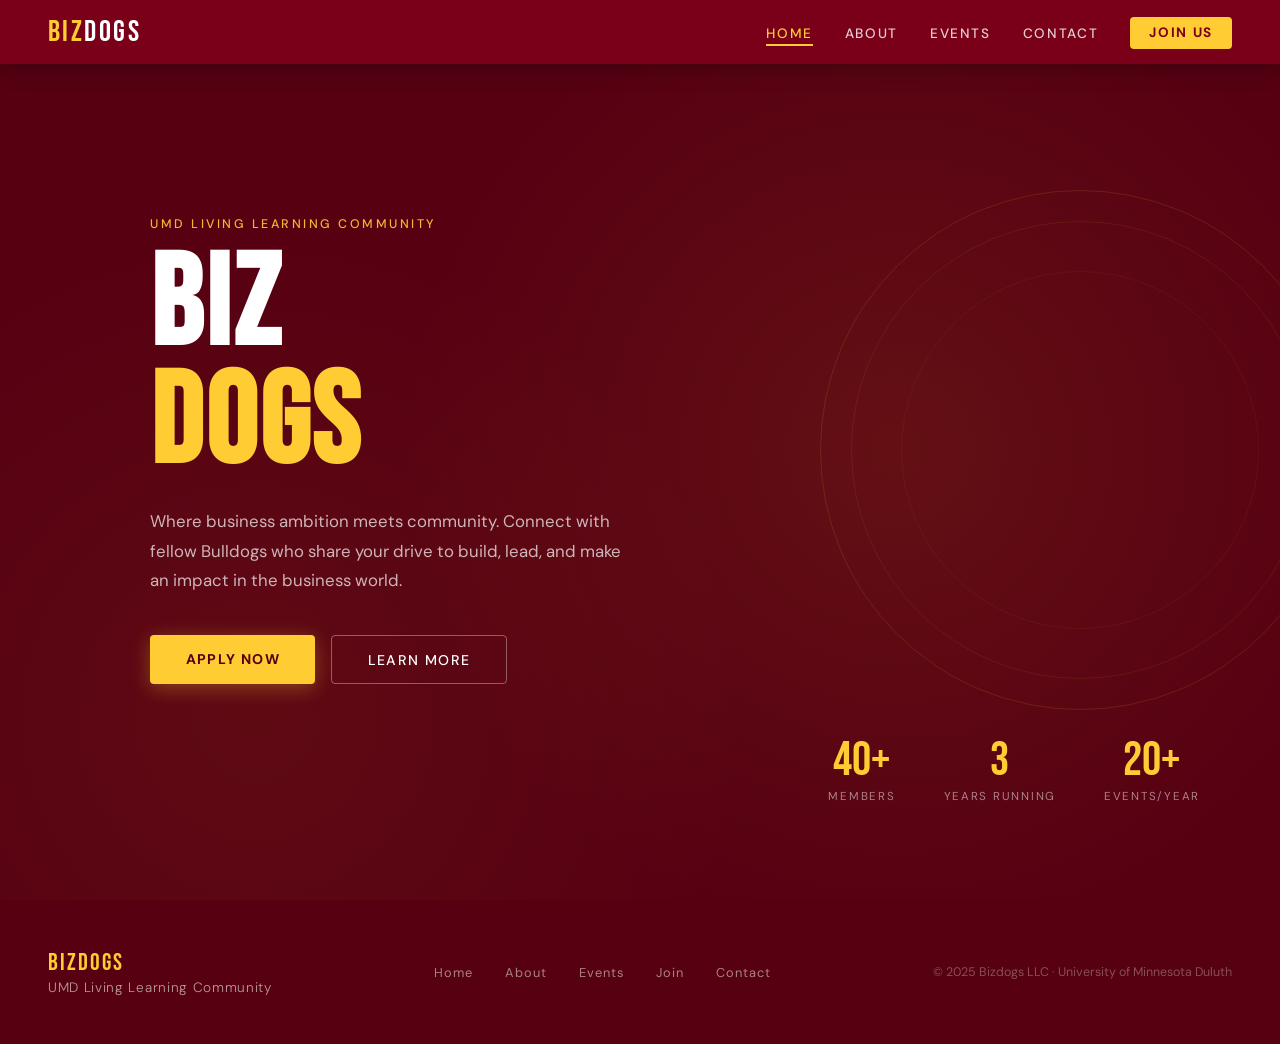
==== index.html @ 22360d19 "Add files via upload" ====
<!DOCTYPE html>
<html lang="en">
<head>
  <meta charset="UTF-8">
  <meta name="viewport" content="width=device-width, initial-scale=1.0">
  <title>Bizdogs LLC — Home</title>
  <link rel="stylesheet" href="styles.css">
</head>
<body>

<nav>
  <a href="index.html" class="nav-logo">Biz<span>dogs</span></a>
  <ul class="nav-links">
    <li><a href="index.html" class="active">Home</a></li>
    <li><a href="about.html">About</a></li>
    <li><a href="events.html">Events</a></li>
    <li><a href="contact.html">Contact</a></li>
    <li><a href="join.html" class="nav-cta">Join Us</a></li>
  </ul>
</nav>

<section id="home">
  <div class="hero-bg-pattern"></div>
  <div class="hero-geo"></div>
  <div class="hero-content">
    <p class="hero-eyebrow">UMD Living Learning Community</p>
    <h1 class="hero-title">BIZ<br><span class="accent">DOGS</span></h1>
    <p class="hero-subtitle">Where business ambition meets community. Connect with fellow Bulldogs who share your drive to build, lead, and make an impact in the business world.</p>
    <div class="hero-buttons">
      <a href="join.html" class="btn-primary">Apply Now</a>
      <a href="about.html" class="btn-outline">Learn More</a>
    </div>
  </div>
  <div class="hero-stats">
    <div class="stat">
      <div class="stat-number">40+</div>
      <div class="stat-label">Members</div>
    </div>
    <div class="stat">
      <div class="stat-number">3</div>
      <div class="stat-label">Years Running</div>
    </div>
    <div class="stat">
      <div class="stat-number">20+</div>
      <div class="stat-label">Events/Year</div>
    </div>
  </div>
</section>

<footer>
  <a href="index.html" class="footer-logo">Bizdogs<span>UMD Living Learning Community</span></a>
  <div class="footer-links">
    <a href="index.html">Home</a>
    <a href="about.html">About</a>
    <a href="events.html">Events</a>
    <a href="join.html">Join</a>
    <a href="contact.html">Contact</a>
  </div>
  <p class="footer-copy">© 2025 Bizdogs LLC · University of Minnesota Duluth</p>
</footer>

<script>
  const reveals = document.querySelectorAll('.reveal');
  const observer = new IntersectionObserver((entries) => {
    entries.forEach(entry => { if (entry.isIntersecting) entry.target.classList.add('visible'); });
  }, { threshold: 0.12 });
  reveals.forEach(el => observer.observe(el));
</script>
</body>
</html>
---- styles.css ----
/* ── BIZDOGS LLC — SHARED STYLESHEET ── */
@import url('https://fonts.googleapis.com/css2?family=Bebas+Neue&family=Playfair+Display:wght@400;700;900&family=DM+Sans:wght@300;400;500&display=swap');

/* ── CSS VARIABLES ── */
:root {
  --maroon: #7A0019;
  --maroon-dark: #560012;
  --maroon-light: #9C1A2E;
  --gold: #FFCC33;
  --gold-dark: #E6B800;
  --gold-muted: #F5D96B;
  --cream: #FDF8EE;
  --white: #FFFFFF;
  --text-dark: #1A0A0A;
  --text-mid: #4A2020;
  --text-light: #8A6A6A;
  --shadow: rgba(122,0,25,0.15);
}

/* ── RESET ── */
* { margin: 0; padding: 0; box-sizing: border-box; }
html { scroll-behavior: smooth; }
body {
  font-family: 'DM Sans', sans-serif;
  background: var(--cream);
  color: var(--text-dark);
  overflow-x: hidden;
}

/* ── NAV ── */
nav {
  position: fixed;
  top: 0; left: 0; right: 0;
  z-index: 1000;
  background: var(--maroon);
  display: flex;
  align-items: center;
  justify-content: space-between;
  padding: 0 3rem;
  height: 64px;
  box-shadow: 0 2px 24px rgba(0,0,0,0.3);
}

.nav-logo {
  font-family: 'Bebas Neue', sans-serif;
  font-size: 1.9rem;
  color: var(--gold);
  letter-spacing: 0.08em;
  cursor: pointer;
  text-decoration: none;
}
.nav-logo span { color: var(--white); }

nav ul {
  display: flex;
  gap: 2rem;
  list-style: none;
}

nav ul li a {
  font-family: 'DM Sans', sans-serif;
  font-weight: 500;
  font-size: 0.85rem;
  letter-spacing: 0.12em;
  text-transform: uppercase;
  color: rgba(255,255,255,0.8);
  text-decoration: none;
  transition: color 0.2s;
  position: relative;
}
nav ul li a::after {
  content: '';
  position: absolute;
  bottom: -4px; left: 0;
  width: 0; height: 2px;
  background: var(--gold);
  transition: width 0.3s ease;
}
nav ul li a:hover { color: var(--gold); }
nav ul li a:hover::after { width: 100%; }
nav ul li a.active { color: var(--gold); }
nav ul li a.active::after { width: 100%; }

.nav-cta {
  background: var(--gold);
  color: var(--maroon) !important;
  padding: 0.45rem 1.2rem;
  border-radius: 4px;
  font-weight: 700 !important;
  transition: background 0.2s, transform 0.2s !important;
}
.nav-cta:hover { background: var(--gold-dark) !important; transform: translateY(-1px); }
.nav-cta::after { display: none !important; }
.nav-cta.active { background: var(--gold-dark) !important; }

/* ── SHARED SECTION STYLES ── */
section { min-height: 100vh; }

.section-inner {
  max-width: 1100px;
  margin: 0 auto;
  padding: 7rem 3rem;
}

.section-label {
  font-size: 0.72rem;
  font-weight: 500;
  letter-spacing: 0.22em;
  text-transform: uppercase;
  color: var(--maroon);
  margin-bottom: 0.75rem;
}

.section-title {
  font-family: 'Playfair Display', serif;
  font-size: clamp(2.2rem, 4vw, 3.2rem);
  font-weight: 900;
  color: var(--maroon-dark);
  line-height: 1.1;
  margin-bottom: 1.5rem;
}

.gold-line {
  width: 56px;
  height: 4px;
  background: var(--gold);
  margin-bottom: 2rem;
  border-radius: 2px;
}

.divider {
  width: 100%;
  height: 3px;
  background: linear-gradient(to right, var(--maroon), var(--gold), var(--maroon));
  opacity: 0.4;
}

/* ── BUTTONS ── */
.btn-primary {
  display: inline-block;
  background: var(--gold);
  color: var(--maroon-dark);
  font-weight: 700;
  font-size: 0.88rem;
  letter-spacing: 0.1em;
  text-transform: uppercase;
  padding: 0.9rem 2.2rem;
  border-radius: 4px;
  text-decoration: none;
  transition: all 0.25s;
  box-shadow: 0 4px 20px rgba(255,204,51,0.3);
}
.btn-primary:hover { background: var(--gold-dark); transform: translateY(-2px); box-shadow: 0 8px 28px rgba(255,204,51,0.4); }

.btn-outline {
  display: inline-block;
  background: transparent;
  color: var(--white);
  font-weight: 500;
  font-size: 0.88rem;
  letter-spacing: 0.1em;
  text-transform: uppercase;
  padding: 0.9rem 2.2rem;
  border-radius: 4px;
  border: 1px solid rgba(255,255,255,0.35);
  text-decoration: none;
  transition: all 0.25s;
}
.btn-outline:hover { border-color: var(--gold); color: var(--gold); }

/* ── FOOTER ── */
footer {
  background: var(--maroon-dark);
  padding: 3rem;
  display: flex;
  align-items: center;
  justify-content: space-between;
  flex-wrap: wrap;
  gap: 1rem;
}
.footer-logo {
  font-family: 'Bebas Neue', sans-serif;
  font-size: 1.5rem;
  color: var(--gold);
  letter-spacing: 0.08em;
  text-decoration: none;
}
.footer-logo span {
  color: rgba(255,255,255,0.6);
  font-size: 0.85rem;
  font-family: 'DM Sans', sans-serif;
  font-weight: 300;
  letter-spacing: 0.05em;
  display: block;
  margin-top: 2px;
}
.footer-links { display: flex; gap: 2rem; }
.footer-links a {
  font-size: 0.8rem;
  color: rgba(255,255,255,0.5);
  text-decoration: none;
  letter-spacing: 0.08em;
  transition: color 0.2s;
}
.footer-links a:hover { color: var(--gold); }
.footer-copy { font-size: 0.78rem; color: rgba(255,255,255,0.3); }

/* ── SCROLL REVEAL ── */
.reveal {
  opacity: 0;
  transform: translateY(24px);
  transition: opacity 0.7s ease, transform 0.7s ease;
}
.reveal.visible { opacity: 1; transform: translateY(0); }

/* ── HOME / HERO ── */
#home {
  position: relative;
  min-height: 100vh;
  background: var(--maroon-dark);
  display: flex;
  align-items: center;
  overflow: hidden;
}
.hero-bg-pattern {
  position: absolute;
  inset: 0;
  background-image:
    radial-gradient(circle at 70% 50%, rgba(255,204,51,0.08) 0%, transparent 50%),
    radial-gradient(circle at 20% 80%, rgba(255,204,51,0.05) 0%, transparent 40%);
}
.hero-geo {
  position: absolute;
  right: -60px;
  top: 50%;
  transform: translateY(-50%);
  width: 520px;
  height: 520px;
  border: 1px solid rgba(255,204,51,0.12);
  border-radius: 50%;
  animation: rotate-slow 30s linear infinite;
}
.hero-geo::before {
  content: '';
  position: absolute;
  inset: 30px;
  border: 1px solid rgba(255,204,51,0.08);
  border-radius: 50%;
}
.hero-geo::after {
  content: '';
  position: absolute;
  inset: 80px;
  border: 1px solid rgba(255,204,51,0.05);
  border-radius: 50%;
}
@keyframes rotate-slow { to { transform: translateY(-50%) rotate(360deg); } }

.hero-content {
  position: relative;
  z-index: 2;
  padding: 0 3rem;
  max-width: 700px;
  margin-left: 8vw;
  animation: fade-up 0.9s ease both;
}
@keyframes fade-up {
  from { opacity: 0; transform: translateY(30px); }
  to   { opacity: 1; transform: translateY(0); }
}
.hero-eyebrow {
  font-family: 'DM Sans', sans-serif;
  font-size: 0.78rem;
  font-weight: 500;
  letter-spacing: 0.2em;
  text-transform: uppercase;
  color: var(--gold);
  margin-bottom: 1rem;
  opacity: 0.9;
}
.hero-title {
  font-family: 'Bebas Neue', sans-serif;
  font-size: clamp(5rem, 10vw, 9rem);
  line-height: 0.92;
  color: var(--white);
  letter-spacing: 0.02em;
  margin-bottom: 1.5rem;
}
.hero-title .accent { color: var(--gold); }
.hero-subtitle {
  font-size: 1.05rem;
  line-height: 1.75;
  color: rgba(255,255,255,0.7);
  max-width: 480px;
  margin-bottom: 2.5rem;
}
.hero-buttons { display: flex; gap: 1rem; flex-wrap: wrap; }
.hero-stats {
  position: absolute;
  right: 5rem;
  bottom: 6rem;
  display: flex;
  gap: 3rem;
  animation: fade-up 0.9s 0.3s ease both;
}
.stat { text-align: center; }
.stat-number {
  font-family: 'Bebas Neue', sans-serif;
  font-size: 3rem;
  color: var(--gold);
  line-height: 1;
}
.stat-label {
  font-size: 0.72rem;
  letter-spacing: 0.15em;
  text-transform: uppercase;
  color: rgba(255,255,255,0.5);
  margin-top: 0.25rem;
}

/* ── ABOUT ── */
#about { background: var(--white); min-height: auto; }
.about-grid {
  display: grid;
  grid-template-columns: 1fr 1fr;
  gap: 5rem;
  align-items: center;
}
.about-text p {
  font-size: 1rem;
  line-height: 1.8;
  color: var(--text-mid);
  margin-bottom: 1.2rem;
}
.about-values {
  display: grid;
  grid-template-columns: 1fr 1fr;
  gap: 1.5rem;
  margin-top: 2rem;
}
.value-card {
  background: var(--cream);
  border-left: 3px solid var(--gold);
  padding: 1.2rem 1.4rem;
  border-radius: 0 6px 6px 0;
}
.value-card h4 {
  font-family: 'Playfair Display', serif;
  font-size: 1rem;
  font-weight: 700;
  color: var(--maroon);
  margin-bottom: 0.3rem;
}
.value-card p {
  font-size: 0.85rem;
  color: var(--text-light);
  line-height: 1.5;
  margin: 0 !important;
}
.about-visual { position: relative; }
.about-card-stack { position: relative; height: 420px; }
.about-card {
  position: absolute;
  border-radius: 12px;
  display: flex;
  align-items: center;
  justify-content: center;
  flex-direction: column;
  font-family: 'Bebas Neue', sans-serif;
}
.about-card-main {
  width: 320px;
  height: 320px;
  background: var(--maroon);
  top: 40px; left: 40px;
  z-index: 2;
  box-shadow: 0 20px 60px rgba(122,0,25,0.25);
  color: var(--white);
  gap: 0.5rem;
}
.about-card-main .big-text { font-size: 5rem; color: var(--gold); line-height: 1; }
.about-card-main .small-text {
  font-size: 1.1rem;
  letter-spacing: 0.15em;
  opacity: 0.7;
  text-align: center;
  padding: 0 1.5rem;
}
.about-card-accent {
  width: 200px;
  height: 200px;
  background: var(--gold);
  bottom: 20px; right: 0;
  z-index: 1;
  box-shadow: 0 12px 40px rgba(255,204,51,0.3);
  color: var(--maroon-dark);
  font-size: 1rem;
  letter-spacing: 0.1em;
  text-align: center;
  padding: 1rem;
}

/* ── EVENTS ── */
#events { background: var(--cream); min-height: auto; }
.events-grid {
  display: grid;
  grid-template-columns: repeat(3, 1fr);
  gap: 1.5rem;
  margin-top: 3rem;
}
.event-card {
  background: var(--white);
  border-radius: 10px;
  overflow: hidden;
  box-shadow: 0 4px 20px var(--shadow);
  transition: transform 0.3s, box-shadow 0.3s;
}
.event-card:hover { transform: translateY(-6px); box-shadow: 0 16px 40px var(--shadow); }
.event-header {
  background: var(--maroon);
  padding: 1.4rem 1.5rem;
  display: flex;
  align-items: center;
  justify-content: space-between;
}
.event-date-block {
  text-align: center;
  background: var(--gold);
  padding: 0.5rem 0.8rem;
  border-radius: 6px;
  min-width: 52px;
}
.event-day { font-family: 'Bebas Neue', sans-serif; font-size: 1.8rem; color: var(--maroon-dark); line-height: 1; }
.event-month { font-size: 0.65rem; font-weight: 700; letter-spacing: 0.12em; text-transform: uppercase; color: var(--maroon-dark); }
.event-type-badge {
  font-size: 0.65rem;
  font-weight: 700;
  letter-spacing: 0.15em;
  text-transform: uppercase;
  color: rgba(255,255,255,0.6);
  border: 1px solid rgba(255,255,255,0.25);
  padding: 0.25rem 0.7rem;
  border-radius: 20px;
}
.event-body { padding: 1.5rem; }
.event-body h3 {
  font-family: 'Playfair Display', serif;
  font-size: 1.15rem;
  font-weight: 700;
  color: var(--maroon-dark);
  margin-bottom: 0.5rem;
}
.event-body p { font-size: 0.88rem; line-height: 1.65; color: var(--text-light); margin-bottom: 1rem; }
.event-meta { display: flex; gap: 1rem; font-size: 0.78rem; color: var(--maroon); font-weight: 500; }

/* ── JOIN ── */
#join {
  background: var(--maroon-dark);
  min-height: auto;
  position: relative;
  overflow: hidden;
}
#join::before {
  content: '';
  position: absolute;
  top: -200px; right: -200px;
  width: 600px; height: 600px;
  background: radial-gradient(circle, rgba(255,204,51,0.06) 0%, transparent 70%);
  border-radius: 50%;
}
#join .section-label { color: var(--gold-muted); }
#join .section-title { color: var(--white); }
#join .gold-line { background: var(--gold); }

.join-grid { display: grid; grid-template-columns: 1fr 1fr; gap: 5rem; align-items: start; }
.join-text p { font-size: 1rem; line-height: 1.8; color: rgba(255,255,255,0.7); margin-bottom: 1.2rem; }
.requirements-list { list-style: none; margin: 1.5rem 0 2rem; }
.requirements-list li {
  display: flex;
  align-items: flex-start;
  gap: 0.9rem;
  padding: 0.8rem 0;
  border-bottom: 1px solid rgba(255,255,255,0.08);
  font-size: 0.95rem;
  color: rgba(255,255,255,0.75);
}
.req-icon {
  width: 22px; height: 22px;
  background: var(--gold);
  border-radius: 50%;
  flex-shrink: 0;
  display: flex;
  align-items: center;
  justify-content: center;
  font-size: 0.65rem;
  color: var(--maroon-dark);
  font-weight: 700;
  margin-top: 1px;
}
.join-form-card {
  background: rgba(255,255,255,0.05);
  border: 1px solid rgba(255,204,51,0.15);
  border-radius: 12px;
  padding: 2.5rem;
  backdrop-filter: blur(10px);
}
.join-form-card h3 {
  font-family: 'Playfair Display', serif;
  font-size: 1.5rem;
  font-weight: 700;
  color: var(--white);
  margin-bottom: 0.4rem;
}
.join-form-card .sub { font-size: 0.85rem; color: rgba(255,255,255,0.5); margin-bottom: 2rem; }
.form-group { margin-bottom: 1.2rem; }
.form-group label {
  display: block;
  font-size: 0.78rem;
  font-weight: 500;
  letter-spacing: 0.1em;
  text-transform: uppercase;
  color: rgba(255,255,255,0.6);
  margin-bottom: 0.5rem;
}
.form-group input,
.form-group select,
.form-group textarea {
  width: 100%;
  background: rgba(255,255,255,0.08);
  border: 1px solid rgba(255,255,255,0.15);
  border-radius: 6px;
  padding: 0.75rem 1rem;
  font-family: 'DM Sans', sans-serif;
  font-size: 0.9rem;
  color: var(--white);
  outline: none;
  transition: border-color 0.2s;
}
.form-group input::placeholder,
.form-group textarea::placeholder { color: rgba(255,255,255,0.3); }
.form-group input:focus,
.form-group select:focus,
.form-group textarea:focus { border-color: var(--gold); }
.form-group select { cursor: pointer; }
.form-group select option { background: var(--maroon-dark); color: var(--white); }
.form-group textarea { resize: vertical; min-height: 90px; }
.form-row { display: grid; grid-template-columns: 1fr 1fr; gap: 1rem; }
.btn-submit {
  width: 100%;
  background: var(--gold);
  color: var(--maroon-dark);
  font-family: 'DM Sans', sans-serif;
  font-weight: 700;
  font-size: 0.9rem;
  letter-spacing: 0.1em;
  text-transform: uppercase;
  padding: 1rem;
  border: none;
  border-radius: 6px;
  cursor: pointer;
  margin-top: 0.5rem;
  transition: all 0.25s;
}
.btn-submit:hover { background: var(--gold-dark); transform: translateY(-1px); }

/* ── CONTACT ── */
#contact { background: var(--white); min-height: auto; }
.contact-grid { display: grid; grid-template-columns: 1fr 1.5fr; gap: 5rem; align-items: start; }
.contact-info { display: flex; flex-direction: column; gap: 1.5rem; margin-top: 1rem; }
.contact-item { display: flex; align-items: flex-start; gap: 1rem; }
.contact-icon {
  width: 44px; height: 44px;
  background: var(--maroon);
  border-radius: 8px;
  display: flex;
  align-items: center;
  justify-content: center;
  flex-shrink: 0;
}
.contact-icon svg { fill: var(--gold); }
.contact-detail h4 {
  font-size: 0.8rem;
  font-weight: 700;
  letter-spacing: 0.12em;
  text-transform: uppercase;
  color: var(--text-light);
  margin-bottom: 0.2rem;
}
.contact-detail p, .contact-detail a {
  font-size: 0.95rem;
  color: var(--text-dark);
  text-decoration: none;
  font-weight: 500;
  transition: color 0.2s;
}
.contact-detail a:hover { color: var(--maroon); }
.contact-form { display: flex; flex-direction: column; gap: 1.2rem; }
.contact-form .cf-label {
  font-size: 0.78rem;
  font-weight: 500;
  letter-spacing: 0.1em;
  text-transform: uppercase;
  color: var(--text-light);
  display: block;
  margin-bottom: 0.5rem;
}
.contact-form input,
.contact-form select,
.contact-form textarea {
  width: 100%;
  background: var(--cream);
  border: 1px solid #E8DFD8;
  border-radius: 6px;
  padding: 0.75rem 1rem;
  font-family: 'DM Sans', sans-serif;
  font-size: 0.9rem;
  color: var(--text-dark);
  outline: none;
  transition: border-color 0.2s;
}
.contact-form input:focus,
.contact-form select:focus,
.contact-form textarea:focus { border-color: var(--maroon); }
.contact-form textarea { resize: vertical; min-height: 120px; }
.btn-submit-dark {
  background: var(--maroon);
  color: var(--white);
  font-family: 'DM Sans', sans-serif;
  font-weight: 700;
  font-size: 0.88rem;
  letter-spacing: 0.1em;
  text-transform: uppercase;
  padding: 1rem 2rem;
  border: none;
  border-radius: 6px;
  cursor: pointer;
  align-self: flex-start;
  transition: all 0.25s;
}
.btn-submit-dark:hover { background: var(--maroon-light); transform: translateY(-1px); }

/* ── MOBILE ── */
@media (max-width: 768px) {
  nav { padding: 0 1.2rem; }
  .nav-links { display: none; }
  .section-inner { padding: 4rem 1.5rem; }
  .about-grid, .join-grid, .contact-grid { grid-template-columns: 1fr; gap: 2.5rem; }
  .events-grid { grid-template-columns: 1fr; }
  .hero-stats { display: none; }
  .hero-content { margin-left: 0; padding: 0 1.5rem; }
  .about-card-stack { height: 280px; }
  .about-card-main { width: 220px; height: 220px; top: 20px; left: 20px; }
  .about-card-accent { width: 150px; height: 150px; }
  .form-row { grid-template-columns: 1fr; }
}
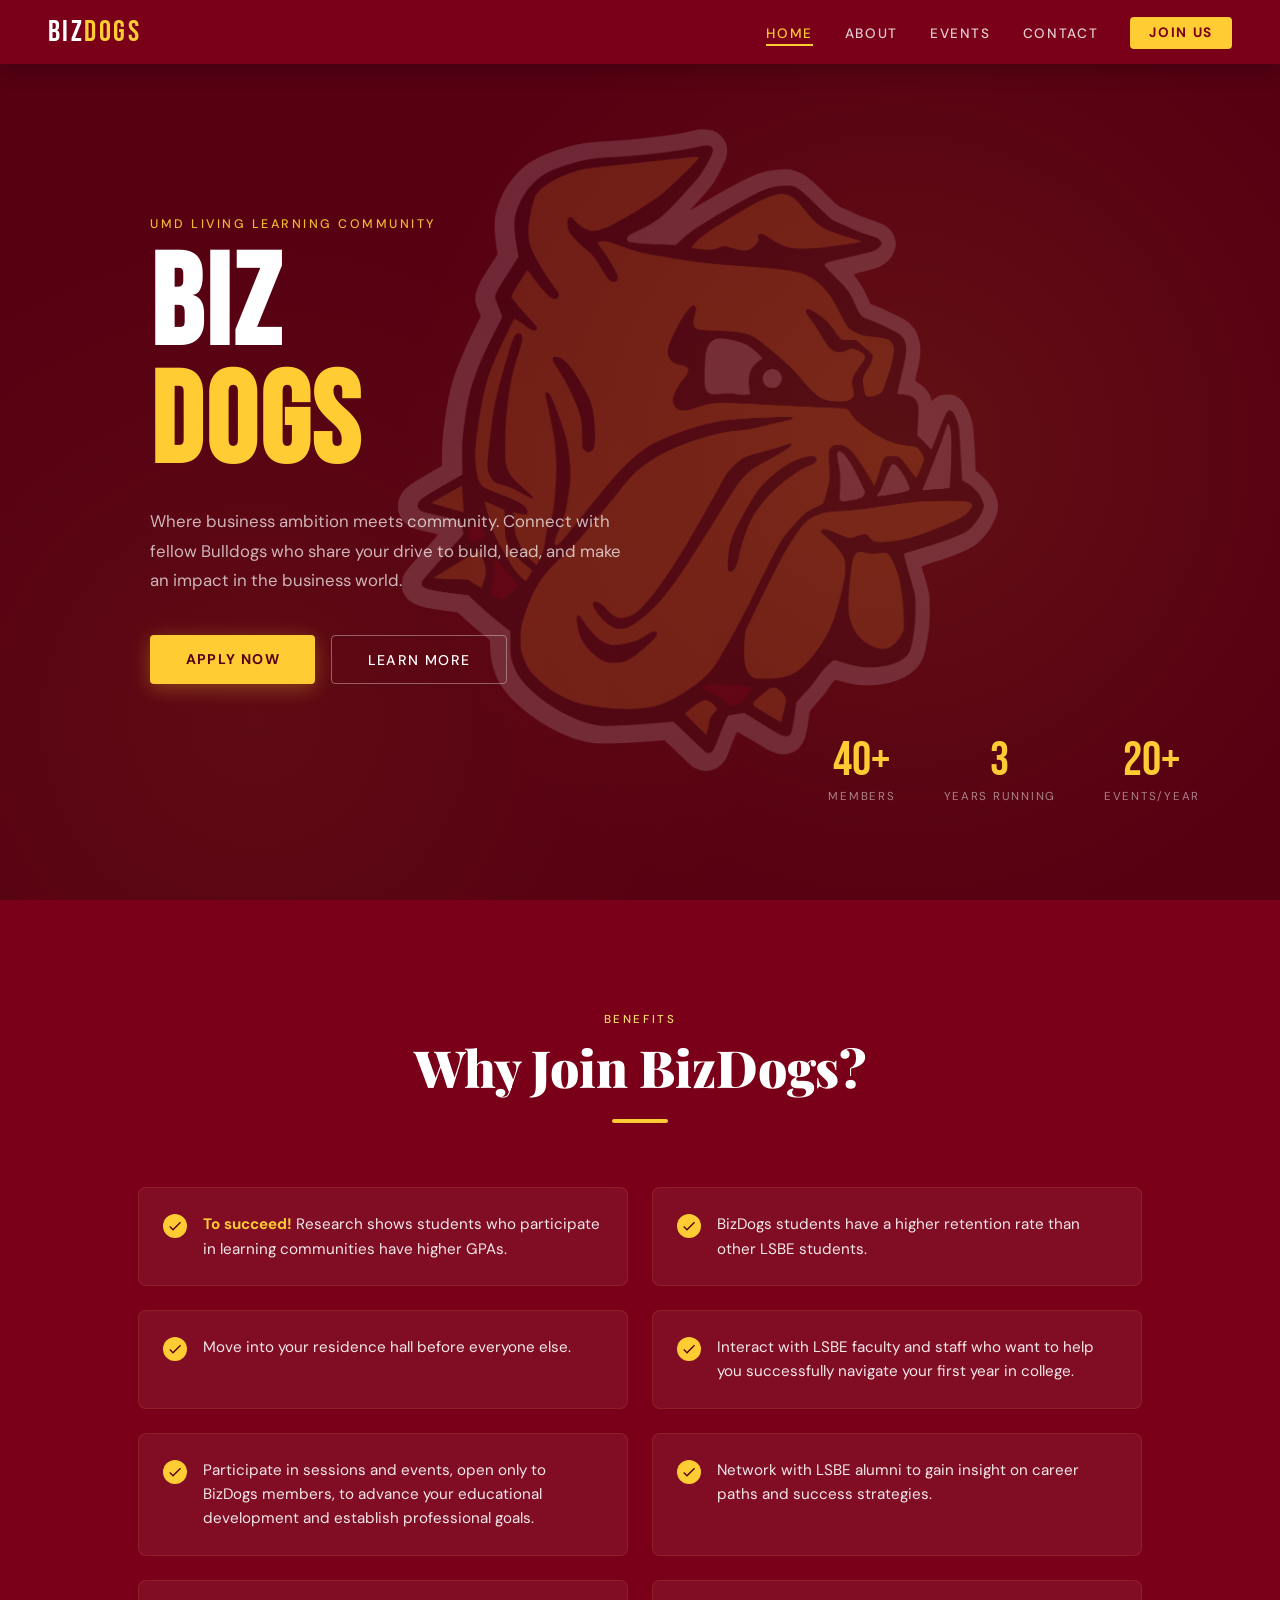
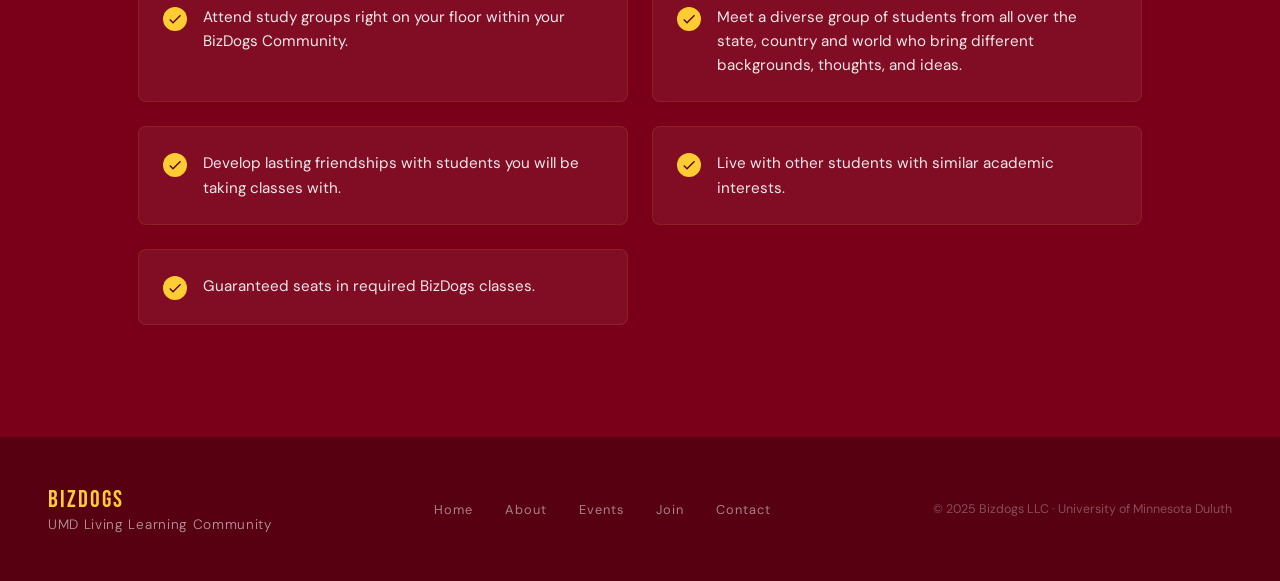
==== commit 2a58258b: "Add files via upload" ====
--- a/index.html
+++ b/index.html
@@ -21,7 +21,7 @@
 
 <section id="home">
   <div class="hero-bg-pattern"></div>
-  <div class="hero-geo"></div>
+  <img src="IMG/Minnesota_Duluth_Bulldogs_logo.svg.png" class="hero-logo" alt="UMD Bulldogs Logo">
   <div class="hero-content">
     <p class="hero-eyebrow">UMD Living Learning Community</p>
     <h1 class="hero-title">BIZ<br><span class="accent">DOGS</span></h1>
@@ -47,6 +47,63 @@
   </div>
 </section>
 
+<section id="why-join">
+  <div class="section-inner">
+    <div style="text-align: center; margin-bottom: 4rem;" class="reveal">
+      <p class="section-label" style="color: var(--gold-muted);">Benefits</p>
+      <h2 class="section-title" style="color: var(--white);">Why Join BizDogs?</h2>
+      <div class="gold-line" style="margin: 0 auto;"></div>
+    </div>
+
+    <ul class="why-list reveal">
+      <li>
+        <div class="why-icon"><svg width="16" height="16" viewBox="0 0 24 24" fill="var(--maroon-dark)"><path d="M9 16.17L4.83 12l-1.42 1.41L9 19 21 7l-1.41-1.41L9 16.17z"/></svg></div>
+        <p><strong>To succeed!</strong> Research shows students who participate in learning communities have higher GPAs.</p>
+      </li>
+      <li>
+        <div class="why-icon"><svg width="16" height="16" viewBox="0 0 24 24" fill="var(--maroon-dark)"><path d="M9 16.17L4.83 12l-1.42 1.41L9 19 21 7l-1.41-1.41L9 16.17z"/></svg></div>
+        <p>BizDogs students have a higher retention rate than other LSBE students.</p>
+      </li>
+      <li>
+        <div class="why-icon"><svg width="16" height="16" viewBox="0 0 24 24" fill="var(--maroon-dark)"><path d="M9 16.17L4.83 12l-1.42 1.41L9 19 21 7l-1.41-1.41L9 16.17z"/></svg></div>
+        <p>Move into your residence hall before everyone else.</p>
+      </li>
+      <li>
+        <div class="why-icon"><svg width="16" height="16" viewBox="0 0 24 24" fill="var(--maroon-dark)"><path d="M9 16.17L4.83 12l-1.42 1.41L9 19 21 7l-1.41-1.41L9 16.17z"/></svg></div>
+        <p>Interact with LSBE faculty and staff who want to help you successfully navigate your first year in college.</p>
+      </li>
+      <li>
+        <div class="why-icon"><svg width="16" height="16" viewBox="0 0 24 24" fill="var(--maroon-dark)"><path d="M9 16.17L4.83 12l-1.42 1.41L9 19 21 7l-1.41-1.41L9 16.17z"/></svg></div>
+        <p>Participate in sessions and events, open only to BizDogs members, to advance your educational development and establish professional goals.</p>
+      </li>
+      <li>
+        <div class="why-icon"><svg width="16" height="16" viewBox="0 0 24 24" fill="var(--maroon-dark)"><path d="M9 16.17L4.83 12l-1.42 1.41L9 19 21 7l-1.41-1.41L9 16.17z"/></svg></div>
+        <p>Network with LSBE alumni to gain insight on career paths and success strategies.</p>
+      </li>
+      <li>
+        <div class="why-icon"><svg width="16" height="16" viewBox="0 0 24 24" fill="var(--maroon-dark)"><path d="M9 16.17L4.83 12l-1.42 1.41L9 19 21 7l-1.41-1.41L9 16.17z"/></svg></div>
+        <p>Attend study groups right on your floor within your BizDogs Community.</p>
+      </li>
+      <li>
+        <div class="why-icon"><svg width="16" height="16" viewBox="0 0 24 24" fill="var(--maroon-dark)"><path d="M9 16.17L4.83 12l-1.42 1.41L9 19 21 7l-1.41-1.41L9 16.17z"/></svg></div>
+        <p>Meet a diverse group of students from all over the state, country and world who bring different backgrounds, thoughts, and ideas.</p>
+      </li>
+      <li>
+        <div class="why-icon"><svg width="16" height="16" viewBox="0 0 24 24" fill="var(--maroon-dark)"><path d="M9 16.17L4.83 12l-1.42 1.41L9 19 21 7l-1.41-1.41L9 16.17z"/></svg></div>
+        <p>Develop lasting friendships with students you will be taking classes with.</p>
+      </li>
+      <li>
+        <div class="why-icon"><svg width="16" height="16" viewBox="0 0 24 24" fill="var(--maroon-dark)"><path d="M9 16.17L4.83 12l-1.42 1.41L9 19 21 7l-1.41-1.41L9 16.17z"/></svg></div>
+        <p>Live with other students with similar academic interests.</p>
+      </li>
+      <li>
+        <div class="why-icon"><svg width="16" height="16" viewBox="0 0 24 24" fill="var(--maroon-dark)"><path d="M9 16.17L4.83 12l-1.42 1.41L9 19 21 7l-1.41-1.41L9 16.17z"/></svg></div>
+        <p>Guaranteed seats in required BizDogs classes.</p>
+      </li>
+    </ul>
+  </div>
+
+
 <footer>
   <a href="index.html" class="footer-logo">Bizdogs<span>UMD Living Learning Community</span></a>
   <div class="footer-links">
--- a/styles.css
+++ b/styles.css
@@ -14,12 +14,20 @@
   --text-dark: #1A0A0A;
   --text-mid: #4A2020;
   --text-light: #8A6A6A;
-  --shadow: rgba(122,0,25,0.15);
+  --shadow: rgba(122, 0, 25, 0.15);
 }
 
 /* ── RESET ── */
-* { margin: 0; padding: 0; box-sizing: border-box; }
-html { scroll-behavior: smooth; }
+* {
+  margin: 0;
+  padding: 0;
+  box-sizing: border-box;
+}
+
+html {
+  scroll-behavior: smooth;
+}
+
 body {
   font-family: 'DM Sans', sans-serif;
   background: var(--cream);
@@ -30,7 +38,9 @@
 /* ── NAV ── */
 nav {
   position: fixed;
-  top: 0; left: 0; right: 0;
+  top: 0;
+  left: 0;
+  right: 0;
   z-index: 1000;
   background: var(--maroon);
   display: flex;
@@ -38,18 +48,21 @@
   justify-content: space-between;
   padding: 0 3rem;
   height: 64px;
-  box-shadow: 0 2px 24px rgba(0,0,0,0.3);
+  box-shadow: 0 2px 24px rgba(0, 0, 0, 0.3);
 }
 
 .nav-logo {
   font-family: 'Bebas Neue', sans-serif;
   font-size: 1.9rem;
-  color: var(--gold);
+  color: var(--white);
   letter-spacing: 0.08em;
   cursor: pointer;
   text-decoration: none;
 }
-.nav-logo span { color: var(--white); }
+
+.nav-logo span {
+  color: var(--gold);
+}
 
 nav ul {
   display: flex;
@@ -63,23 +76,38 @@
   font-size: 0.85rem;
   letter-spacing: 0.12em;
   text-transform: uppercase;
-  color: rgba(255,255,255,0.8);
+  color: rgba(255, 255, 255, 0.8);
   text-decoration: none;
   transition: color 0.2s;
   position: relative;
 }
+
 nav ul li a::after {
   content: '';
   position: absolute;
-  bottom: -4px; left: 0;
-  width: 0; height: 2px;
+  bottom: -4px;
+  left: 0;
+  width: 0;
+  height: 2px;
   background: var(--gold);
   transition: width 0.3s ease;
 }
-nav ul li a:hover { color: var(--gold); }
-nav ul li a:hover::after { width: 100%; }
-nav ul li a.active { color: var(--gold); }
-nav ul li a.active::after { width: 100%; }
+
+nav ul li a:hover {
+  color: var(--gold);
+}
+
+nav ul li a:hover::after {
+  width: 100%;
+}
+
+nav ul li a.active {
+  color: var(--gold);
+}
+
+nav ul li a.active::after {
+  width: 100%;
+}
 
 .nav-cta {
   background: var(--gold);
@@ -89,12 +117,24 @@
   font-weight: 700 !important;
   transition: background 0.2s, transform 0.2s !important;
 }
-.nav-cta:hover { background: var(--gold-dark) !important; transform: translateY(-1px); }
-.nav-cta::after { display: none !important; }
-.nav-cta.active { background: var(--gold-dark) !important; }
+
+.nav-cta:hover {
+  background: var(--gold-dark) !important;
+  transform: translateY(-1px);
+}
+
+.nav-cta::after {
+  display: none !important;
+}
+
+.nav-cta.active {
+  background: var(--gold-dark) !important;
+}
 
 /* ── SHARED SECTION STYLES ── */
-section { min-height: 100vh; }
+section {
+  min-height: 100vh;
+}
 
 .section-inner {
   max-width: 1100px;
@@ -148,9 +188,14 @@
   border-radius: 4px;
   text-decoration: none;
   transition: all 0.25s;
-  box-shadow: 0 4px 20px rgba(255,204,51,0.3);
-}
-.btn-primary:hover { background: var(--gold-dark); transform: translateY(-2px); box-shadow: 0 8px 28px rgba(255,204,51,0.4); }
+  box-shadow: 0 4px 20px rgba(255, 204, 51, 0.3);
+}
+
+.btn-primary:hover {
+  background: var(--gold-dark);
+  transform: translateY(-2px);
+  box-shadow: 0 8px 28px rgba(255, 204, 51, 0.4);
+}
 
 .btn-outline {
   display: inline-block;
@@ -162,11 +207,15 @@
   text-transform: uppercase;
   padding: 0.9rem 2.2rem;
   border-radius: 4px;
-  border: 1px solid rgba(255,255,255,0.35);
+  border: 1px solid rgba(255, 255, 255, 0.35);
   text-decoration: none;
   transition: all 0.25s;
 }
-.btn-outline:hover { border-color: var(--gold); color: var(--gold); }
+
+.btn-outline:hover {
+  border-color: var(--gold);
+  color: var(--gold);
+}
 
 /* ── FOOTER ── */
 footer {
@@ -178,6 +227,7 @@
   flex-wrap: wrap;
   gap: 1rem;
 }
+
 .footer-logo {
   font-family: 'Bebas Neue', sans-serif;
   font-size: 1.5rem;
@@ -185,8 +235,9 @@
   letter-spacing: 0.08em;
   text-decoration: none;
 }
+
 .footer-logo span {
-  color: rgba(255,255,255,0.6);
+  color: rgba(255, 255, 255, 0.6);
   font-size: 0.85rem;
   font-family: 'DM Sans', sans-serif;
   font-weight: 300;
@@ -194,16 +245,28 @@
   display: block;
   margin-top: 2px;
 }
-.footer-links { display: flex; gap: 2rem; }
+
+.footer-links {
+  display: flex;
+  gap: 2rem;
+}
+
 .footer-links a {
   font-size: 0.8rem;
-  color: rgba(255,255,255,0.5);
+  color: rgba(255, 255, 255, 0.5);
   text-decoration: none;
   letter-spacing: 0.08em;
   transition: color 0.2s;
 }
-.footer-links a:hover { color: var(--gold); }
-.footer-copy { font-size: 0.78rem; color: rgba(255,255,255,0.3); }
+
+.footer-links a:hover {
+  color: var(--gold);
+}
+
+.footer-copy {
+  font-size: 0.78rem;
+  color: rgba(255, 255, 255, 0.3);
+}
 
 /* ── SCROLL REVEAL ── */
 .reveal {
@@ -211,7 +274,11 @@
   transform: translateY(24px);
   transition: opacity 0.7s ease, transform 0.7s ease;
 }
-.reveal.visible { opacity: 1; transform: translateY(0); }
+
+.reveal.visible {
+  opacity: 1;
+  transform: translateY(0);
+}
 
 /* ── HOME / HERO ── */
 #home {
@@ -222,39 +289,26 @@
   align-items: center;
   overflow: hidden;
 }
+
 .hero-bg-pattern {
   position: absolute;
   inset: 0;
   background-image:
-    radial-gradient(circle at 70% 50%, rgba(255,204,51,0.08) 0%, transparent 50%),
-    radial-gradient(circle at 20% 80%, rgba(255,204,51,0.05) 0%, transparent 40%);
-}
-.hero-geo {
+    radial-gradient(circle at 70% 50%, rgba(255, 204, 51, 0.08) 0%, transparent 50%),
+    radial-gradient(circle at 20% 80%, rgba(255, 204, 51, 0.05) 0%, transparent 40%);
+}
+
+.hero-logo {
   position: absolute;
-  right: -60px;
   top: 50%;
+  right: 22%;
   transform: translateY(-50%);
-  width: 520px;
-  height: 520px;
-  border: 1px solid rgba(255,204,51,0.12);
-  border-radius: 50%;
-  animation: rotate-slow 30s linear infinite;
-}
-.hero-geo::before {
-  content: '';
-  position: absolute;
-  inset: 30px;
-  border: 1px solid rgba(255,204,51,0.08);
-  border-radius: 50%;
-}
-.hero-geo::after {
-  content: '';
-  position: absolute;
-  inset: 80px;
-  border: 1px solid rgba(255,204,51,0.05);
-  border-radius: 50%;
-}
-@keyframes rotate-slow { to { transform: translateY(-50%) rotate(360deg); } }
+  width: 600px;
+  max-width: 50vw;
+  z-index: 0;
+  pointer-events: none;
+  opacity: 0.15;
+}
 
 .hero-content {
   position: relative;
@@ -264,10 +318,19 @@
   margin-left: 8vw;
   animation: fade-up 0.9s ease both;
 }
+
 @keyframes fade-up {
-  from { opacity: 0; transform: translateY(30px); }
-  to   { opacity: 1; transform: translateY(0); }
-}
+  from {
+    opacity: 0;
+    transform: translateY(30px);
+  }
+
+  to {
+    opacity: 1;
+    transform: translateY(0);
+  }
+}
+
 .hero-eyebrow {
   font-family: 'DM Sans', sans-serif;
   font-size: 0.78rem;
@@ -278,6 +341,7 @@
   margin-bottom: 1rem;
   opacity: 0.9;
 }
+
 .hero-title {
   font-family: 'Bebas Neue', sans-serif;
   font-size: clamp(5rem, 10vw, 9rem);
@@ -286,15 +350,25 @@
   letter-spacing: 0.02em;
   margin-bottom: 1.5rem;
 }
-.hero-title .accent { color: var(--gold); }
+
+.hero-title .accent {
+  color: var(--gold);
+}
+
 .hero-subtitle {
   font-size: 1.05rem;
   line-height: 1.75;
-  color: rgba(255,255,255,0.7);
+  color: rgba(255, 255, 255, 0.7);
   max-width: 480px;
   margin-bottom: 2.5rem;
 }
-.hero-buttons { display: flex; gap: 1rem; flex-wrap: wrap; }
+
+.hero-buttons {
+  display: flex;
+  gap: 1rem;
+  flex-wrap: wrap;
+}
+
 .hero-stats {
   position: absolute;
   right: 5rem;
@@ -303,62 +377,156 @@
   gap: 3rem;
   animation: fade-up 0.9s 0.3s ease both;
 }
-.stat { text-align: center; }
+
+.stat {
+  text-align: center;
+}
+
 .stat-number {
   font-family: 'Bebas Neue', sans-serif;
   font-size: 3rem;
   color: var(--gold);
   line-height: 1;
 }
+
 .stat-label {
   font-size: 0.72rem;
   letter-spacing: 0.15em;
   text-transform: uppercase;
-  color: rgba(255,255,255,0.5);
+  color: rgba(255, 255, 255, 0.5);
   margin-top: 0.25rem;
 }
 
-/* ── ABOUT ── */
-#about { background: var(--white); min-height: auto; }
-.about-grid {
-  display: grid;
-  grid-template-columns: 1fr 1fr;
-  gap: 5rem;
-  align-items: center;
-}
-.about-text p {
-  font-size: 1rem;
-  line-height: 1.8;
-  color: var(--text-mid);
-  margin-bottom: 1.2rem;
-}
-.about-values {
+/* ── WHY JOIN ── */
+#why-join {
+  background: var(--maroon);
+}
+
+.why-list {
   display: grid;
   grid-template-columns: 1fr 1fr;
   gap: 1.5rem;
-  margin-top: 2rem;
-}
+  list-style: none;
+}
+
+.why-list li {
+  display: flex;
+  align-items: flex-start;
+  gap: 1rem;
+  background: rgba(255, 255, 255, 0.05);
+  padding: 1.5rem;
+  border-radius: 8px;
+  border: 1px solid rgba(255, 204, 51, 0.1);
+  transition: transform 0.3s, border-color 0.3s;
+}
+
+.why-list li:hover {
+  transform: translateY(-2px);
+  border-color: rgba(255, 204, 51, 0.4);
+}
+
+.why-icon {
+  width: 24px;
+  height: 24px;
+  background: var(--gold);
+  border-radius: 50%;
+  display: flex;
+  align-items: center;
+  justify-content: center;
+  flex-shrink: 0;
+  margin-top: 2px;
+}
+
+.why-list p {
+  font-size: 0.95rem;
+  line-height: 1.6;
+  color: rgba(255, 255, 255, 0.9);
+}
+
+.why-list p strong {
+  color: var(--gold);
+}
+
+/* ── ABOUT ── */
+#about {
+  background: var(--white);
+  min-height: auto;
+}
+
+.about-grid {
+  display: grid;
+  grid-template-columns: 1.15fr 0.85fr;
+  gap: 3rem;
+  align-items: center;
+}
+
+.about-text p {
+  font-size: 0.95rem;
+  line-height: 1.6;
+  color: var(--text-mid);
+  margin-bottom: 0.8rem;
+}
+
+.about-values {
+  display: flex;
+  flex-direction: column;
+  gap: 1rem;
+  margin-top: 1.5rem;
+}
+
 .value-card {
-  background: var(--cream);
-  border-left: 3px solid var(--gold);
-  padding: 1.2rem 1.4rem;
-  border-radius: 0 6px 6px 0;
-}
-.value-card h4 {
-  font-family: 'Playfair Display', serif;
-  font-size: 1rem;
+  display: flex;
+  align-items: flex-start;
+  gap: 1.2rem;
+  background: transparent;
+}
+
+.value-icon {
+  width: 44px;
+  height: 44px;
+  background: rgba(122, 0, 25, 0.08);
+  border-radius: 8px;
+  display: flex;
+  align-items: center;
+  justify-content: center;
+  flex-shrink: 0;
+}
+
+.value-icon svg {
+  width: 20px;
+  height: 20px;
+  fill: var(--maroon);
+}
+
+.value-content {
+  display: flex;
+  flex-direction: column;
+}
+
+.value-content h4 {
+  font-family: inherit;
+  font-size: 1.05rem;
   font-weight: 700;
-  color: var(--maroon);
+  color: var(--text-dark);
   margin-bottom: 0.3rem;
 }
-.value-card p {
-  font-size: 0.85rem;
+
+.value-content p {
+  font-size: 0.9rem;
   color: var(--text-light);
   line-height: 1.5;
   margin: 0 !important;
 }
-.about-visual { position: relative; }
-.about-card-stack { position: relative; height: 420px; }
+
+.about-visual {
+  position: relative;
+}
+
+.about-card-stack {
+  position: relative;
+  height: 420px;
+}
+
 .about-card {
   position: absolute;
   border-radius: 12px;
@@ -368,46 +536,52 @@
   flex-direction: column;
   font-family: 'Bebas Neue', sans-serif;
 }
+
 .about-card-main {
-  width: 320px;
+  width: 100%;
   height: 320px;
-  background: var(--maroon);
-  top: 40px; left: 40px;
-  z-index: 2;
-  box-shadow: 0 20px 60px rgba(122,0,25,0.25);
-  color: var(--white);
-  gap: 0.5rem;
-}
-.about-card-main .big-text { font-size: 5rem; color: var(--gold); line-height: 1; }
-.about-card-main .small-text {
-  font-size: 1.1rem;
-  letter-spacing: 0.15em;
-  opacity: 0.7;
-  text-align: center;
-  padding: 0 1.5rem;
-}
+  top: 0;
+  left: 0;
+  z-index: 1;
+  box-shadow: 0 20px 60px rgba(122, 0, 25, 0.25);
+  border-radius: 12px;
+}
+
 .about-card-accent {
   width: 200px;
   height: 200px;
   background: var(--gold);
-  bottom: 20px; right: 0;
-  z-index: 1;
-  box-shadow: 0 12px 40px rgba(255,204,51,0.3);
-  color: var(--maroon-dark);
-  font-size: 1rem;
-  letter-spacing: 0.1em;
-  text-align: center;
-  padding: 1rem;
+  bottom: -10px;
+  right: -60px;
+  z-index: 2;
+  box-shadow: 0 12px 40px rgba(255, 204, 51, 0.3);
+  display: flex;
+  align-items: center;
+  justify-content: center;
+  padding: 1.5rem;
+  border-radius: 8px;
+}
+
+.about-card-accent img {
+  max-width: 100%;
+  max-height: 100%;
+  object-fit: contain;
+  filter: drop-shadow(0 4px 6px rgba(0, 0, 0, 0.1));
 }
 
 /* ── EVENTS ── */
-#events { background: var(--cream); min-height: auto; }
+#events {
+  background: var(--cream);
+  min-height: auto;
+}
+
 .events-grid {
   display: grid;
   grid-template-columns: repeat(3, 1fr);
   gap: 1.5rem;
   margin-top: 3rem;
 }
+
 .event-card {
   background: var(--white);
   border-radius: 10px;
@@ -415,7 +589,71 @@
   box-shadow: 0 4px 20px var(--shadow);
   transition: transform 0.3s, box-shadow 0.3s;
 }
-.event-card:hover { transform: translateY(-6px); box-shadow: 0 16px 40px var(--shadow); }
+
+.event-card:hover {
+  transform: translateY(-6px);
+  box-shadow: 0 16px 40px var(--shadow);
+}
+
+.past-events-layout {
+  display: grid;
+  grid-template-columns: 1.15fr 0.85fr;
+  gap: 4rem;
+  align-items: center;
+}
+
+.past-events-text p {
+  font-size: 1.05rem;
+  line-height: 1.7;
+  color: var(--text-mid);
+  margin-bottom: 1.2rem;
+}
+
+.past-events-collage {
+  position: relative;
+  height: 480px;
+  width: 100%;
+}
+
+.collage-item {
+  position: absolute;
+  background: rgba(122, 0, 25, 0.08);
+  border-radius: 12px;
+  box-shadow: 0 12px 30px var(--shadow);
+  border: 4px solid var(--white);
+  overflow: hidden;
+}
+
+.collage-item img {
+  width: 100%;
+  height: 100%;
+  object-fit: cover;
+}
+
+.collage-1 {
+  width: 45%;
+  height: 65%;
+  top: 10%;
+  left: 0;
+  z-index: 2;
+}
+
+.collage-2 {
+  width: 60%;
+  height: 45%;
+  top: 0;
+  right: 0;
+  z-index: 1;
+}
+
+.collage-3 {
+  width: 55%;
+  height: 45%;
+  bottom: 5%;
+  right: 15%;
+  z-index: 3;
+}
+
 .event-header {
   background: var(--maroon);
   padding: 1.4rem 1.5rem;
@@ -423,6 +661,7 @@
   align-items: center;
   justify-content: space-between;
 }
+
 .event-date-block {
   text-align: center;
   background: var(--gold);
@@ -430,19 +669,37 @@
   border-radius: 6px;
   min-width: 52px;
 }
-.event-day { font-family: 'Bebas Neue', sans-serif; font-size: 1.8rem; color: var(--maroon-dark); line-height: 1; }
-.event-month { font-size: 0.65rem; font-weight: 700; letter-spacing: 0.12em; text-transform: uppercase; color: var(--maroon-dark); }
+
+.event-day {
+  font-family: 'Bebas Neue', sans-serif;
+  font-size: 1.8rem;
+  color: var(--maroon-dark);
+  line-height: 1;
+}
+
+.event-month {
+  font-size: 0.65rem;
+  font-weight: 700;
+  letter-spacing: 0.12em;
+  text-transform: uppercase;
+  color: var(--maroon-dark);
+}
+
 .event-type-badge {
   font-size: 0.65rem;
   font-weight: 700;
   letter-spacing: 0.15em;
   text-transform: uppercase;
-  color: rgba(255,255,255,0.6);
-  border: 1px solid rgba(255,255,255,0.25);
+  color: rgba(255, 255, 255, 0.6);
+  border: 1px solid rgba(255, 255, 255, 0.25);
   padding: 0.25rem 0.7rem;
   border-radius: 20px;
 }
-.event-body { padding: 1.5rem; }
+
+.event-body {
+  padding: 1.5rem;
+}
+
 .event-body h3 {
   font-family: 'Playfair Display', serif;
   font-size: 1.15rem;
@@ -450,8 +707,21 @@
   color: var(--maroon-dark);
   margin-bottom: 0.5rem;
 }
-.event-body p { font-size: 0.88rem; line-height: 1.65; color: var(--text-light); margin-bottom: 1rem; }
-.event-meta { display: flex; gap: 1rem; font-size: 0.78rem; color: var(--maroon); font-weight: 500; }
+
+.event-body p {
+  font-size: 0.88rem;
+  line-height: 1.65;
+  color: var(--text-light);
+  margin-bottom: 1rem;
+}
+
+.event-meta {
+  display: flex;
+  gap: 1rem;
+  font-size: 0.78rem;
+  color: var(--maroon);
+  font-weight: 500;
+}
 
 /* ── JOIN ── */
 #join {
@@ -460,32 +730,72 @@
   position: relative;
   overflow: hidden;
 }
+
 #join::before {
   content: '';
   position: absolute;
-  top: -200px; right: -200px;
-  width: 600px; height: 600px;
-  background: radial-gradient(circle, rgba(255,204,51,0.06) 0%, transparent 70%);
+  top: -200px;
+  right: -200px;
+  width: 600px;
+  height: 600px;
+  background: radial-gradient(circle, rgba(255, 204, 51, 0.06) 0%, transparent 70%);
   border-radius: 50%;
 }
-#join .section-label { color: var(--gold-muted); }
-#join .section-title { color: var(--white); }
-#join .gold-line { background: var(--gold); }
-
-.join-grid { display: grid; grid-template-columns: 1fr 1fr; gap: 5rem; align-items: start; }
-.join-text p { font-size: 1rem; line-height: 1.8; color: rgba(255,255,255,0.7); margin-bottom: 1.2rem; }
-.requirements-list { list-style: none; margin: 1.5rem 0 2rem; }
+
+#join .section-label {
+  color: var(--gold-muted);
+}
+
+#join .section-title {
+  color: var(--white);
+}
+
+#join .gold-line {
+  background: var(--gold);
+}
+
+.join-grid {
+  display: grid;
+  grid-template-columns: 1fr 1fr;
+  gap: 5rem;
+  align-items: start;
+}
+
+.join-text p {
+  font-size: 1rem;
+  line-height: 1.8;
+  color: rgba(255, 255, 255, 0.7);
+  margin-bottom: 1.2rem;
+}
+
+.requirements-list {
+  list-style: none;
+  margin: 1.5rem 0 2rem;
+}
+
 .requirements-list li {
   display: flex;
   align-items: flex-start;
   gap: 0.9rem;
   padding: 0.8rem 0;
-  border-bottom: 1px solid rgba(255,255,255,0.08);
+  border-bottom: 1px solid rgba(255, 255, 255, 0.08);
   font-size: 0.95rem;
-  color: rgba(255,255,255,0.75);
-}
+  color: rgba(255, 255, 255, 0.75);
+}
+
+.requirements-list li a {
+  color: inherit;
+  text-decoration: underline;
+  transition: color 0.2s;
+}
+
+.requirements-list li a:hover {
+  color: var(--gold);
+}
+
 .req-icon {
-  width: 22px; height: 22px;
+  width: 22px;
+  height: 22px;
   background: var(--gold);
   border-radius: 50%;
   flex-shrink: 0;
@@ -497,13 +807,15 @@
   font-weight: 700;
   margin-top: 1px;
 }
+
 .join-form-card {
-  background: rgba(255,255,255,0.05);
-  border: 1px solid rgba(255,204,51,0.15);
+  background: rgba(255, 255, 255, 0.05);
+  border: 1px solid rgba(255, 204, 51, 0.15);
   border-radius: 12px;
   padding: 2.5rem;
   backdrop-filter: blur(10px);
 }
+
 .join-form-card h3 {
   font-family: 'Playfair Display', serif;
   font-size: 1.5rem;
@@ -511,23 +823,33 @@
   color: var(--white);
   margin-bottom: 0.4rem;
 }
-.join-form-card .sub { font-size: 0.85rem; color: rgba(255,255,255,0.5); margin-bottom: 2rem; }
-.form-group { margin-bottom: 1.2rem; }
+
+.join-form-card .sub {
+  font-size: 0.85rem;
+  color: rgba(255, 255, 255, 0.5);
+  margin-bottom: 2rem;
+}
+
+.form-group {
+  margin-bottom: 1.2rem;
+}
+
 .form-group label {
   display: block;
   font-size: 0.78rem;
   font-weight: 500;
   letter-spacing: 0.1em;
   text-transform: uppercase;
-  color: rgba(255,255,255,0.6);
+  color: rgba(255, 255, 255, 0.6);
   margin-bottom: 0.5rem;
 }
+
 .form-group input,
 .form-group select,
 .form-group textarea {
   width: 100%;
-  background: rgba(255,255,255,0.08);
-  border: 1px solid rgba(255,255,255,0.15);
+  background: rgba(255, 255, 255, 0.08);
+  border: 1px solid rgba(255, 255, 255, 0.15);
   border-radius: 6px;
   padding: 0.75rem 1rem;
   font-family: 'DM Sans', sans-serif;
@@ -536,15 +858,38 @@
   outline: none;
   transition: border-color 0.2s;
 }
+
 .form-group input::placeholder,
-.form-group textarea::placeholder { color: rgba(255,255,255,0.3); }
+.form-group textarea::placeholder {
+  color: rgba(255, 255, 255, 0.3);
+}
+
 .form-group input:focus,
 .form-group select:focus,
-.form-group textarea:focus { border-color: var(--gold); }
-.form-group select { cursor: pointer; }
-.form-group select option { background: var(--maroon-dark); color: var(--white); }
-.form-group textarea { resize: vertical; min-height: 90px; }
-.form-row { display: grid; grid-template-columns: 1fr 1fr; gap: 1rem; }
+.form-group textarea:focus {
+  border-color: var(--gold);
+}
+
+.form-group select {
+  cursor: pointer;
+}
+
+.form-group select option {
+  background: var(--maroon-dark);
+  color: var(--white);
+}
+
+.form-group textarea {
+  resize: vertical;
+  min-height: 90px;
+}
+
+.form-row {
+  display: grid;
+  grid-template-columns: 1fr 1fr;
+  gap: 1rem;
+}
+
 .btn-submit {
   width: 100%;
   background: var(--gold);
@@ -561,15 +906,41 @@
   margin-top: 0.5rem;
   transition: all 0.25s;
 }
-.btn-submit:hover { background: var(--gold-dark); transform: translateY(-1px); }
+
+.btn-submit:hover {
+  background: var(--gold-dark);
+  transform: translateY(-1px);
+}
 
 /* ── CONTACT ── */
-#contact { background: var(--white); min-height: auto; }
-.contact-grid { display: grid; grid-template-columns: 1fr 1.5fr; gap: 5rem; align-items: start; }
-.contact-info { display: flex; flex-direction: column; gap: 1.5rem; margin-top: 1rem; }
-.contact-item { display: flex; align-items: flex-start; gap: 1rem; }
+#contact {
+  background: var(--white);
+  min-height: auto;
+}
+
+.contact-grid {
+  display: grid;
+  grid-template-columns: 1fr 1.5fr;
+  gap: 5rem;
+  align-items: start;
+}
+
+.contact-info {
+  display: flex;
+  flex-direction: column;
+  gap: 1.5rem;
+  margin-top: 1rem;
+}
+
+.contact-item {
+  display: flex;
+  align-items: flex-start;
+  gap: 1rem;
+}
+
 .contact-icon {
-  width: 44px; height: 44px;
+  width: 44px;
+  height: 44px;
   background: var(--maroon);
   border-radius: 8px;
   display: flex;
@@ -577,7 +948,11 @@
   justify-content: center;
   flex-shrink: 0;
 }
-.contact-icon svg { fill: var(--gold); }
+
+.contact-icon svg {
+  fill: var(--gold);
+}
+
 .contact-detail h4 {
   font-size: 0.8rem;
   font-weight: 700;
@@ -586,15 +961,26 @@
   color: var(--text-light);
   margin-bottom: 0.2rem;
 }
-.contact-detail p, .contact-detail a {
+
+.contact-detail p,
+.contact-detail a {
   font-size: 0.95rem;
   color: var(--text-dark);
   text-decoration: none;
   font-weight: 500;
   transition: color 0.2s;
 }
-.contact-detail a:hover { color: var(--maroon); }
-.contact-form { display: flex; flex-direction: column; gap: 1.2rem; }
+
+.contact-detail a:hover {
+  color: var(--maroon);
+}
+
+.contact-form {
+  display: flex;
+  flex-direction: column;
+  gap: 1.2rem;
+}
+
 .contact-form .cf-label {
   font-size: 0.78rem;
   font-weight: 500;
@@ -604,6 +990,7 @@
   display: block;
   margin-bottom: 0.5rem;
 }
+
 .contact-form input,
 .contact-form select,
 .contact-form textarea {
@@ -618,10 +1005,18 @@
   outline: none;
   transition: border-color 0.2s;
 }
+
 .contact-form input:focus,
 .contact-form select:focus,
-.contact-form textarea:focus { border-color: var(--maroon); }
-.contact-form textarea { resize: vertical; min-height: 120px; }
+.contact-form textarea:focus {
+  border-color: var(--maroon);
+}
+
+.contact-form textarea {
+  resize: vertical;
+  min-height: 120px;
+}
+
 .btn-submit-dark {
   background: var(--maroon);
   color: var(--white);
@@ -637,19 +1032,226 @@
   align-self: flex-start;
   transition: all 0.25s;
 }
-.btn-submit-dark:hover { background: var(--maroon-light); transform: translateY(-1px); }
+
+.btn-submit-dark:hover {
+  background: var(--maroon-light);
+  transform: translateY(-1px);
+}
+
+/* ── LEADERSHIP ── */
+#leadership {
+  background: var(--cream);
+  min-height: auto;
+}
+
+.leadership-grid {
+  display: grid;
+  grid-template-columns: repeat(4, 1fr);
+  gap: 2rem;
+}
+
+.leader-card {
+  background: var(--white);
+  border-radius: 12px;
+  padding: 3.5rem 2rem;
+  text-align: center;
+  box-shadow: 0 4px 20px var(--shadow);
+  transition: transform 0.3s, box-shadow 0.3s;
+  border-bottom: 4px solid var(--gold);
+}
+
+.leader-card:hover {
+  transform: translateY(-8px);
+  box-shadow: 0 16px 40px var(--shadow);
+}
+
+.leader-avatar {
+  width: 160px;
+  height: 160px;
+  background: rgba(122, 0, 25, 0.05);
+  border: 3px solid var(--maroon);
+  border-radius: 50%;
+  margin: 0 auto 2rem;
+  display: flex;
+  align-items: center;
+  justify-content: center;
+  overflow: hidden;
+}
+
+.leader-img {
+  width: 100%;
+  height: 100%;
+  object-fit: cover;
+}
+
+.leader-role {
+  font-family: 'DM Sans', sans-serif;
+  font-size: 0.85rem;
+  font-weight: 700;
+  letter-spacing: 0.2em;
+  text-transform: uppercase;
+  color: var(--maroon);
+  margin-bottom: 0.75rem;
+}
+
+.leader-name {
+  font-family: 'Playfair Display', serif;
+  font-size: 1.5rem;
+  font-weight: 700;
+  color: var(--maroon-dark);
+}
+
+.leader-linkedin {
+  display: inline-block;
+  margin-top: 0.75rem;
+  color: rgba(122, 0, 25, 0.4);
+  transition: color 0.2s, transform 0.2s;
+}
+
+.leader-linkedin:hover {
+  color: #0077b5;
+  transform: translateY(-2px);
+}
+
+/* ── TESTIMONIALS ── */
+#testimonials {
+  background: var(--white);
+  min-height: auto;
+}
+
+.testimonials-grid {
+  display: grid;
+  grid-template-columns: repeat(3, 1fr);
+  gap: 2rem;
+}
+
+.testimonial-card {
+  background: var(--cream);
+  border-radius: 12px;
+  padding: 2.5rem 2rem;
+  position: relative;
+  box-shadow: 0 4px 20px var(--shadow);
+  transition: transform 0.3s, box-shadow 0.3s;
+  border-top: 4px solid var(--maroon);
+  display: flex;
+  flex-direction: column;
+}
+
+.testimonial-card:hover {
+  transform: translateY(-6px);
+  box-shadow: 0 16px 40px var(--shadow);
+}
+
+.quote-icon {
+  font-family: 'Playfair Display', serif;
+  font-size: 5rem;
+  color: var(--gold);
+  line-height: 1;
+  position: absolute;
+  top: 1rem;
+  right: 1.5rem;
+  opacity: 0.3;
+}
+
+.testimonial-text {
+  font-size: 0.95rem;
+  line-height: 1.8;
+  color: var(--text-mid);
+  margin-bottom: 2rem;
+  position: relative;
+  z-index: 1;
+  flex-grow: 1;
+  font-style: italic;
+}
+
+.testimonial-author {
+  display: flex;
+  align-items: center;
+  gap: 1rem;
+}
+
+.author-name {
+  font-family: 'Playfair Display', serif;
+  font-size: 1.05rem;
+  font-weight: 700;
+  color: var(--maroon-dark);
+}
+
+.author-role {
+  font-size: 0.75rem;
+  color: var(--text-light);
+  letter-spacing: 0.05em;
+  text-transform: uppercase;
+  margin-top: 0.1rem;
+}
 
 /* ── MOBILE ── */
 @media (max-width: 768px) {
-  nav { padding: 0 1.2rem; }
-  .nav-links { display: none; }
-  .section-inner { padding: 4rem 1.5rem; }
-  .about-grid, .join-grid, .contact-grid { grid-template-columns: 1fr; gap: 2.5rem; }
-  .events-grid { grid-template-columns: 1fr; }
-  .hero-stats { display: none; }
-  .hero-content { margin-left: 0; padding: 0 1.5rem; }
-  .about-card-stack { height: 280px; }
-  .about-card-main { width: 220px; height: 220px; top: 20px; left: 20px; }
-  .about-card-accent { width: 150px; height: 150px; }
-  .form-row { grid-template-columns: 1fr; }
-}
+  nav {
+    padding: 0 1.2rem;
+  }
+
+  .nav-links {
+    display: none;
+  }
+
+  .section-inner {
+    padding: 4rem 1.5rem;
+  }
+
+  .about-grid,
+  .join-grid,
+  .contact-grid,
+  .leadership-grid,
+  .why-list,
+  .testimonials-grid {
+    grid-template-columns: 1fr;
+    gap: 2.5rem;
+  }
+
+  .events-grid,
+  .past-events-layout {
+    grid-template-columns: 1fr;
+  }
+
+  .hero-stats {
+    display: none;
+  }
+
+  .hero-content {
+    margin-left: 0;
+    padding: 0 1.5rem;
+  }
+
+  .about-card-stack {
+    height: 320px;
+  }
+
+  .about-card-main {
+    width: 100%;
+    height: 240px;
+    top: 0;
+    left: 0;
+  }
+
+  .about-card-accent {
+    width: 150px;
+    height: 150px;
+  }
+
+  .form-row {
+    grid-template-columns: 1fr;
+  }
+
+  .hero-logo {
+    top: auto;
+    bottom: 5%;
+    right: -10%;
+    width: 300px;
+    max-width: 70vw;
+  }
+
+  .past-events-collage {
+    height: 380px;
+  }
+}
